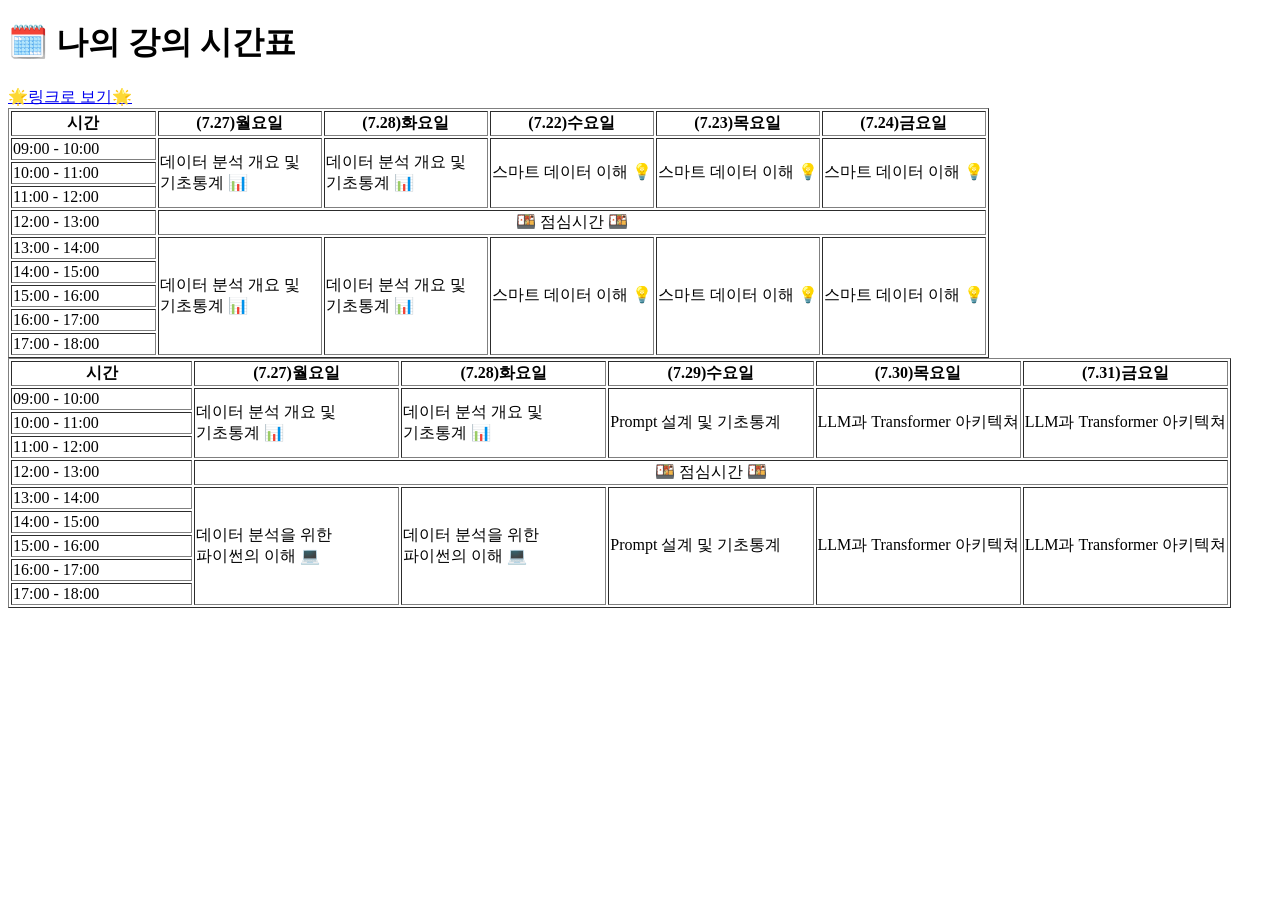
==== html/myClass.html @ f9edd207 "feat : Task3 나의 강의 일정" ====
<!DOCTYPE html>
<html lang="ko">
<head>
    <meta charset="UTF-8">
    <meta name="viewport" content="width=device-width, initial-scale=1.0">
    <title>나의 강의 시간표</title>
</head>
<body>
    <h1>🗓️ 나의 강의 시간표</h1>
    <a href="https://docs.google.com/spreadsheets/d/1yaVvMhbc0Y9Uvi_dNDvV1_X-wj0_c4yX/edit?usp=sharing&ouid=113535540838063614187&rtpof=true&sd=true">🌟링크로 보기🌟</a>
    <table border="1">
        <thead>
            <tr>
                <th width="15%">시간</th>
                <th width="17%">(7.27)월요일</th>
                <th width="17%">(7.28)화요일</th>
                <th width="17%">(7.22)수요일</th>
                <th width="17%">(7.23)목요일</th>
                <th width="17%">(7.24)금요일</th>
            </tr>
        </thead>
        <tbody>
            <tr>
                <td>09:00 - 10:00</td>
                <td rowspan="3">데이터 분석 개요 및<br>기초통계 📊</td>
                <td rowspan="3">데이터 분석 개요 및<br>기초통계 📊</td>
                <td rowspan="3">스마트 데이터 이해 💡</td>
                <td rowspan="3">스마트 데이터 이해 💡</td>
                <td rowspan="3">스마트 데이터 이해 💡</td>
            </tr>
            <tr>
                <td>10:00 - 11:00</td>
            </tr>
            <tr>
                <td>11:00 - 12:00</td>
            </tr>
            <tr>
                <td>12:00 - 13:00</td>
                <td colspan="5" align="center">🍱 점심시간 🍱</td>
            </tr>
            <tr>
                <td>13:00 - 14:00</td>
                <td rowspan="5">데이터 분석 개요 및<br>기초통계 📊</td>
                <td rowspan="5">데이터 분석 개요 및<br>기초통계 📊</td>
                <td rowspan="5">스마트 데이터 이해 💡</td>
                <td rowspan="5">스마트 데이터 이해 💡</td>
                <td rowspan="5">스마트 데이터 이해 💡</td>
            </tr>
            <tr>
                <td>14:00 - 15:00</td>
            </tr>
            <tr>
                <td>15:00 - 16:00</td>
            </tr>
            <tr>
                <td>16:00 - 17:00</td>
            </tr>
            <tr>
                <td>17:00 - 18:00</td>
            </tr>
        </tbody>
    </table>
    <table border="1">
        <thead>
            <tr>
                <th width="15%">시간</th>
                <th width="17%">(7.27)월요일</th>
                <th width="17%">(7.28)화요일</th>
                <th width="17%">(7.29)수요일</th>
                <th width="17%">(7.30)목요일</th>
                <th width="17%">(7.31)금요일</th>
            </tr>
        </thead>
        <tbody>
            <tr>
                <td>09:00 - 10:00</td>
                <td rowspan="3">데이터 분석 개요 및<br>기초통계 📊</td>
                <td rowspan="3">데이터 분석 개요 및<br>기초통계 📊</td>
                <td rowspan="3">Prompt 설계 및 기초통계</td>
                <td rowspan="3">LLM과 Transformer 아키텍쳐</td>
                <td rowspan="3">LLM과 Transformer 아키텍쳐</td>
            </tr>
            <tr>
                <td>10:00 - 11:00</td>
            </tr>
            <tr>
                <td>11:00 - 12:00</td>
            </tr>
            <tr>
                <td>12:00 - 13:00</td>
                <td colspan="5" align="center">🍱 점심시간 🍱</td>
            </tr>
            <tr>
                <td>13:00 - 14:00</td>
                <td rowspan="5">데이터 분석을 위한<br>파이썬의 이해 💻</td>
                <td rowspan="5">데이터 분석을 위한<br>파이썬의 이해 💻</td>
                <td rowspan="5">Prompt 설계 및 기초통계</td>
                <td rowspan="5">LLM과 Transformer 아키텍쳐</td>
                <td rowspan="5">LLM과 Transformer 아키텍쳐</td>
            </tr>
            <tr>
                <td>14:00 - 15:00</td>
            </tr>
            <tr>
                <td>15:00 - 16:00</td>
            </tr>
            <tr>
                <td>16:00 - 17:00</td>
            </tr>
            <tr>
                <td>17:00 - 18:00</td>
            </tr>
        </tbody>
    </table>
</body>
</html>
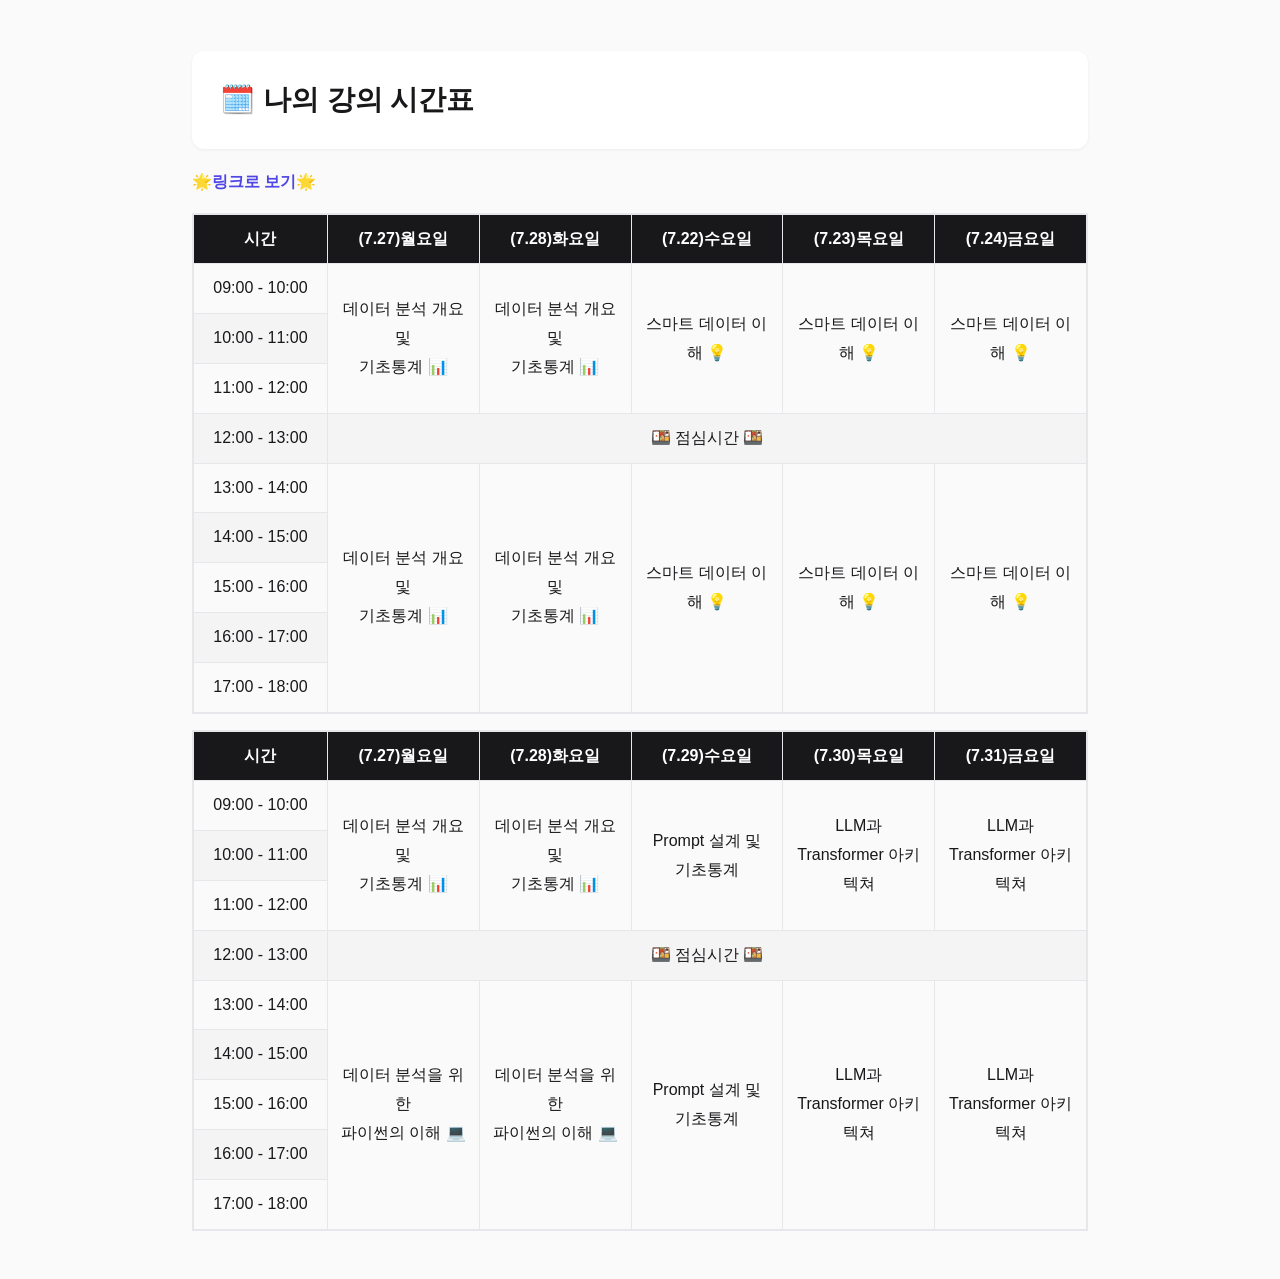
==== commit 9d1a2821: "feat: 전체 페이지 공통 스타일 테마 적용" ====
--- a/html/myClass.html
+++ b/html/myClass.html
@@ -4,6 +4,7 @@
     <meta charset="UTF-8">
     <meta name="viewport" content="width=device-width, initial-scale=1.0">
     <title>나의 강의 시간표</title>
+    <link rel="stylesheet" href="../css/style.css">
 </head>
 <body>
     <h1>🗓️ 나의 강의 시간표</h1>
--- a/css/style.css
+++ b/css/style.css
@@ -0,0 +1,264 @@
+*{
+    box-sizing: border-box;
+}
+
+body{
+    background-color: #fafafa;
+    color: #18181b;
+    font-family: -apple-system, BlinkMacSystemFont, "Segoe UI", "Noto Sans KR", "Malgun Gothic", Arial, sans-serif;
+    line-height: 1.8;
+    margin: 0 auto;
+    max-width: 960px;
+    padding: 32px;
+}
+
+h1{
+    background-color: #ffffff;
+    border: none;
+    border-radius: 12px;
+    box-shadow: 0 1px 3px rgba(0, 0, 0, 0.06);
+    color: #18181b;
+    font-size: 28px;
+    padding: 24px 28px;
+}
+
+h2{
+    background-color: transparent;
+    border: none;
+    border-bottom: 2px solid #4f46e5;
+    color: #18181b;
+    font-size: 21px;
+    margin-top: 40px;
+    padding: 0 0 8px;
+}
+
+h3{
+    color: #18181b;
+    font-size: 17px;
+    margin-top: 28px;
+}
+
+p{
+    color: #3f3f46;
+}
+
+hr{
+    border: none;
+    border-top: 1px solid #e5e7eb;
+    margin: 28px 0;
+}
+
+a{
+    color: #4f46e5;
+    font-weight: 600;
+    text-decoration: none;
+}
+
+a:hover{
+    text-decoration: underline;
+}
+
+/* 카드형 fieldset (index 메뉴, signUp 섹션) */
+fieldset{
+    background-color: #ffffff;
+    border: 1px solid #e5e7eb;
+    border-radius: 12px;
+    box-shadow: 0 1px 3px rgba(0, 0, 0, 0.05);
+    margin-bottom: 20px;
+    padding: 24px 28px;
+}
+
+legend{
+    background-color: #4f46e5;
+    border-radius: 999px;
+    color: #ffffff;
+    font-size: 13px;
+    padding: 6px 16px;
+}
+
+/* 표 (index 바로가기 메뉴, myClass 시간표) */
+table{
+    border-collapse: collapse;
+    border: 1px solid #e5e7eb !important;
+    display: block;
+    margin: 16px 0;
+    overflow-x: auto;
+    width: 100%;
+}
+
+th, td{
+    border: 1px solid #e5e7eb !important;
+    padding: 10px 12px;
+    text-align: center;
+}
+
+thead th{
+    background-color: #18181b;
+    color: #ffffff;
+    font-weight: 600;
+}
+
+tbody tr:nth-child(even){
+    background-color: #f4f4f5;
+}
+
+tbody tr:hover{
+    background-color: #eef2ff;
+}
+
+/* 목록 */
+ul, ol{
+    color: #3f3f46;
+}
+
+li{
+    margin-bottom: 6px;
+}
+
+blockquote{
+    background-color: #eef2ff;
+    border-left: 4px solid #4f46e5;
+    color: #3730a3;
+    font-style: italic;
+    margin: 16px 0;
+    padding: 14px 20px;
+}
+
+dl{
+    background-color: #ffffff;
+    border: 1px solid #e5e7eb;
+    border-radius: 12px;
+    padding: 8px 24px;
+}
+
+dt{
+    color: #18181b;
+    font-weight: 700;
+    margin-top: 16px;
+}
+
+dd{
+    color: #3f3f46;
+    margin: 4px 0 0;
+}
+
+details{
+    background-color: #ffffff;
+    border: 1px solid #e5e7eb;
+    border-radius: 10px;
+    padding: 12px 20px;
+}
+
+summary{
+    color: #4f46e5;
+    cursor: pointer;
+    font-weight: 600;
+}
+
+/* 폼 (signUp) */
+form label{
+    color: #18181b;
+    display: inline-block;
+    font-weight: 600;
+    min-width: 110px;
+}
+
+input[type="text"],
+input[type="password"],
+input[type="date"],
+select,
+textarea{
+    background-color: #ffffff;
+    border: 1px solid #d4d4d8;
+    border-radius: 8px;
+    color: #18181b;
+    font-family: inherit;
+    font-size: 14px;
+    padding: 8px 12px;
+}
+
+input[type="text"]:focus,
+input[type="password"]:focus,
+input[type="date"]:focus,
+select:focus,
+textarea:focus{
+    border-color: #4f46e5;
+    outline: 2px solid #c7d2fe;
+    outline-offset: 1px;
+}
+
+input[type="checkbox"],
+input[type="radio"]{
+    accent-color: #4f46e5;
+}
+
+input[type="submit"],
+input[type="reset"]{
+    border-radius: 8px;
+    cursor: pointer;
+    font-size: 14px;
+    font-weight: 600;
+    padding: 10px 22px;
+}
+
+input[type="submit"]{
+    background-color: #4f46e5;
+    border: 1px solid #4f46e5;
+    color: #ffffff;
+}
+
+input[type="submit"]:hover{
+    background-color: #4338ca;
+}
+
+input[type="reset"]{
+    background-color: #ffffff;
+    border: 1px solid #d4d4d8;
+    color: #3f3f46;
+}
+
+input[type="reset"]:hover{
+    background-color: #f4f4f5;
+}
+
+/* 갤러리 (myTrip) */
+figure{
+    background-color: #ffffff;
+    border: 1px solid #e5e7eb;
+    border-radius: 12px;
+    box-shadow: 0 1px 3px rgba(0, 0, 0, 0.05);
+    display: inline-block;
+    margin: 8px;
+    padding: 10px;
+    vertical-align: top;
+}
+
+figure img,
+figure video{
+    border-radius: 8px;
+    display: block;
+    max-width: 100%;
+}
+
+figcaption{
+    color: #6b7280;
+    font-size: 13px;
+    margin-top: 8px;
+    text-align: center;
+}
+
+footer p{
+    color: #a1a1aa;
+    font-size: 13px;
+}
+
+@media (max-width: 600px){
+    body{
+        padding: 16px;
+    }
+
+    form label{
+        display: block;
+        margin-bottom: 4px;
+    }
+}
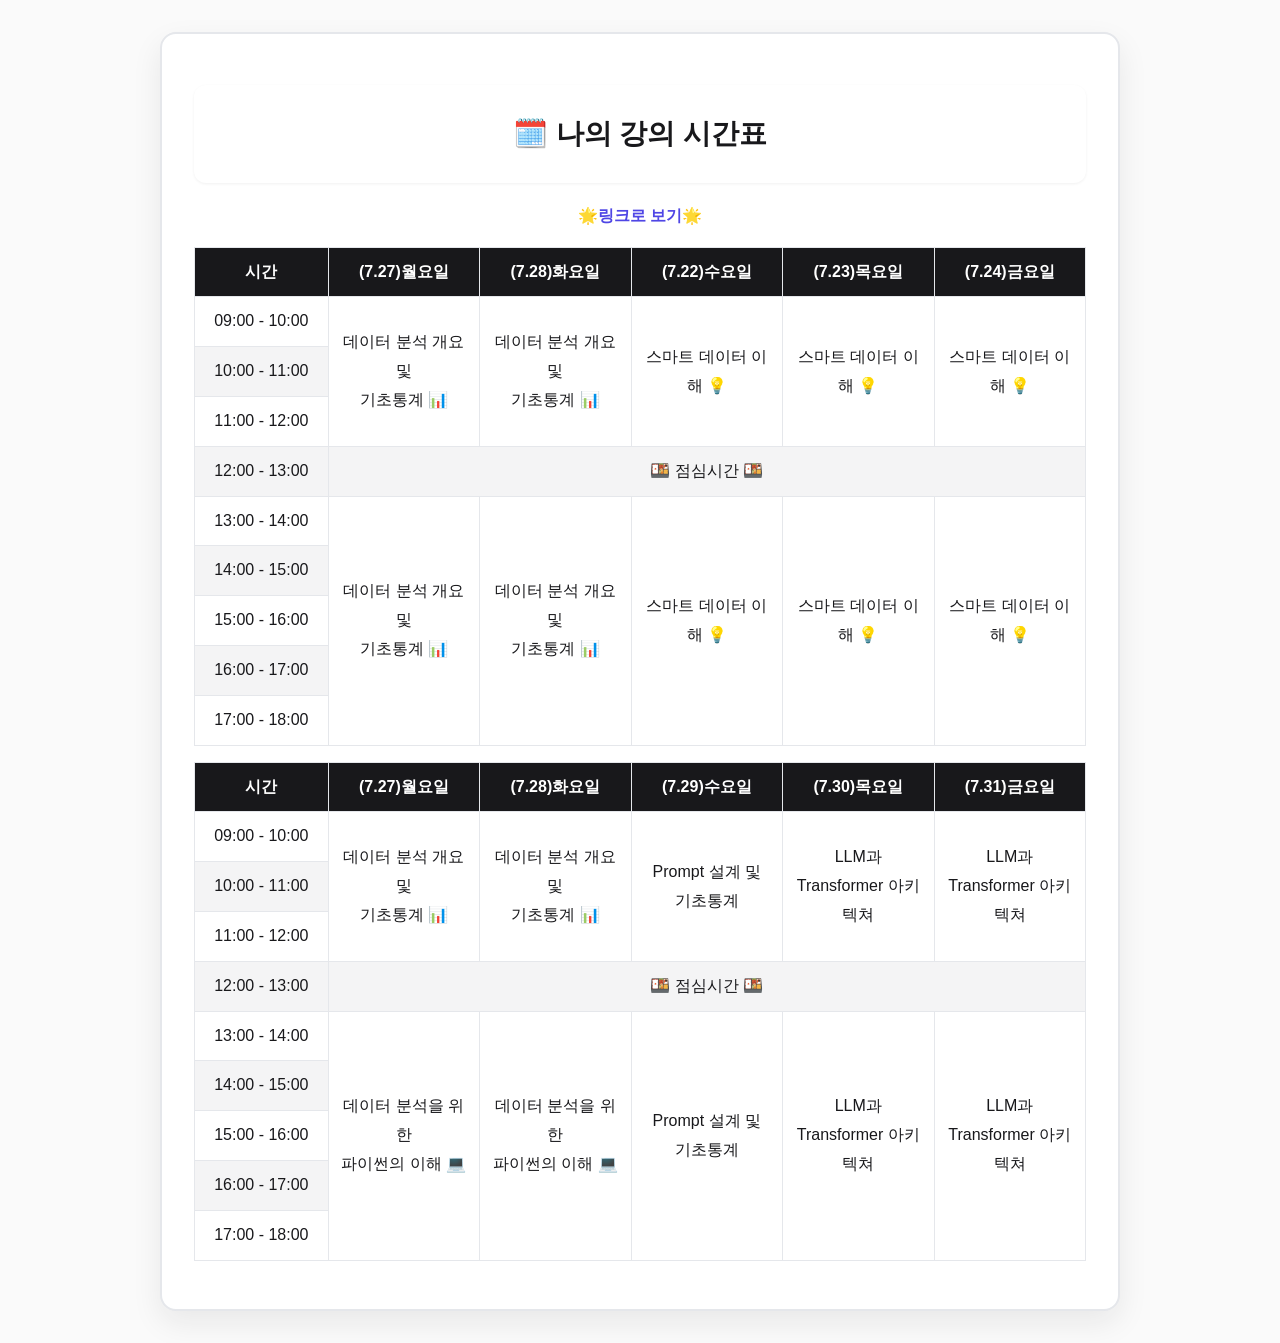
==== commit 66d9963c: "feat: 박스 모델 기반 공통 스타일 적용" ====
--- a/html/myClass.html
+++ b/html/myClass.html
@@ -7,9 +7,10 @@
     <link rel="stylesheet" href="../css/style.css">
 </head>
 <body>
-    <h1>🗓️ 나의 강의 시간표</h1>
-    <a href="https://docs.google.com/spreadsheets/d/1yaVvMhbc0Y9Uvi_dNDvV1_X-wj0_c4yX/edit?usp=sharing&ouid=113535540838063614187&rtpof=true&sd=true">🌟링크로 보기🌟</a>
-    <table border="1">
+    <div class="container">
+        <h1>🗓️ 나의 강의 시간표</h1>
+        <a href="https://docs.google.com/spreadsheets/d/1yaVvMhbc0Y9Uvi_dNDvV1_X-wj0_c4yX/edit?usp=sharing&ouid=113535540838063614187&rtpof=true&sd=true">🌟링크로 보기🌟</a>
+        <table border="1">
         <thead>
             <tr>
                 <th width="15%">시간</th>
@@ -60,8 +61,8 @@
                 <td>17:00 - 18:00</td>
             </tr>
         </tbody>
-    </table>
-    <table border="1">
+        </table>
+        <table border="1">
         <thead>
             <tr>
                 <th width="15%">시간</th>
@@ -112,6 +113,7 @@
                 <td>17:00 - 18:00</td>
             </tr>
         </tbody>
-    </table>
+        </table>
+    </div>
 </body>
 </html>
--- a/css/style.css
+++ b/css/style.css
@@ -7,9 +7,19 @@
     color: #18181b;
     font-family: -apple-system, BlinkMacSystemFont, "Segoe UI", "Noto Sans KR", "Malgun Gothic", Arial, sans-serif;
     line-height: 1.8;
+    margin: 0;
+    padding: 32px;
+}
+
+.container{
+    background-color: #ffffff;
+    border: 2px solid #e5e7eb;
+    border-radius: 16px;
+    box-shadow: 0 12px 30px rgba(24, 24, 27, 0.08);
     margin: 0 auto;
     max-width: 960px;
     padding: 32px;
+    text-align: center;
 }
 
 h1{
@@ -80,9 +90,9 @@
 table{
     border-collapse: collapse;
     border: 1px solid #e5e7eb !important;
-    display: block;
     margin: 16px 0;
     overflow-x: auto;
+    table-layout: fixed;
     width: 100%;
 }
 
@@ -90,6 +100,13 @@
     border: 1px solid #e5e7eb !important;
     padding: 10px 12px;
     text-align: center;
+    vertical-align: middle;
+}
+
+th{
+    background-color: #18181b;
+    color: #ffffff;
+    font-weight: 600;
 }
 
 thead th{
@@ -240,6 +257,28 @@
     max-width: 100%;
 }
 
+.trip-card{
+    background-color: #ffffff;
+    border: 1px solid #e5e7eb;
+    border-radius: 12px;
+    box-shadow: 0 1px 3px rgba(0, 0, 0, 0.05);
+    color: #3f3f46;
+    display: inline-block;
+    margin: 12px;
+    padding: 16px;
+    text-align: center;
+    vertical-align: top;
+    width: 430px;
+}
+
+.trip-card img{
+    border-radius: 8px;
+    display: block;
+    height: auto;
+    margin: 0 auto 10px;
+    max-width: 100%;
+}
+
 figcaption{
     color: #6b7280;
     font-size: 13px;
@@ -257,6 +296,15 @@
         padding: 16px;
     }
 
+    .container{
+        padding: 20px;
+    }
+
+    .trip-card{
+        margin: 10px 0;
+        width: 100%;
+    }
+
     form label{
         display: block;
         margin-bottom: 4px;
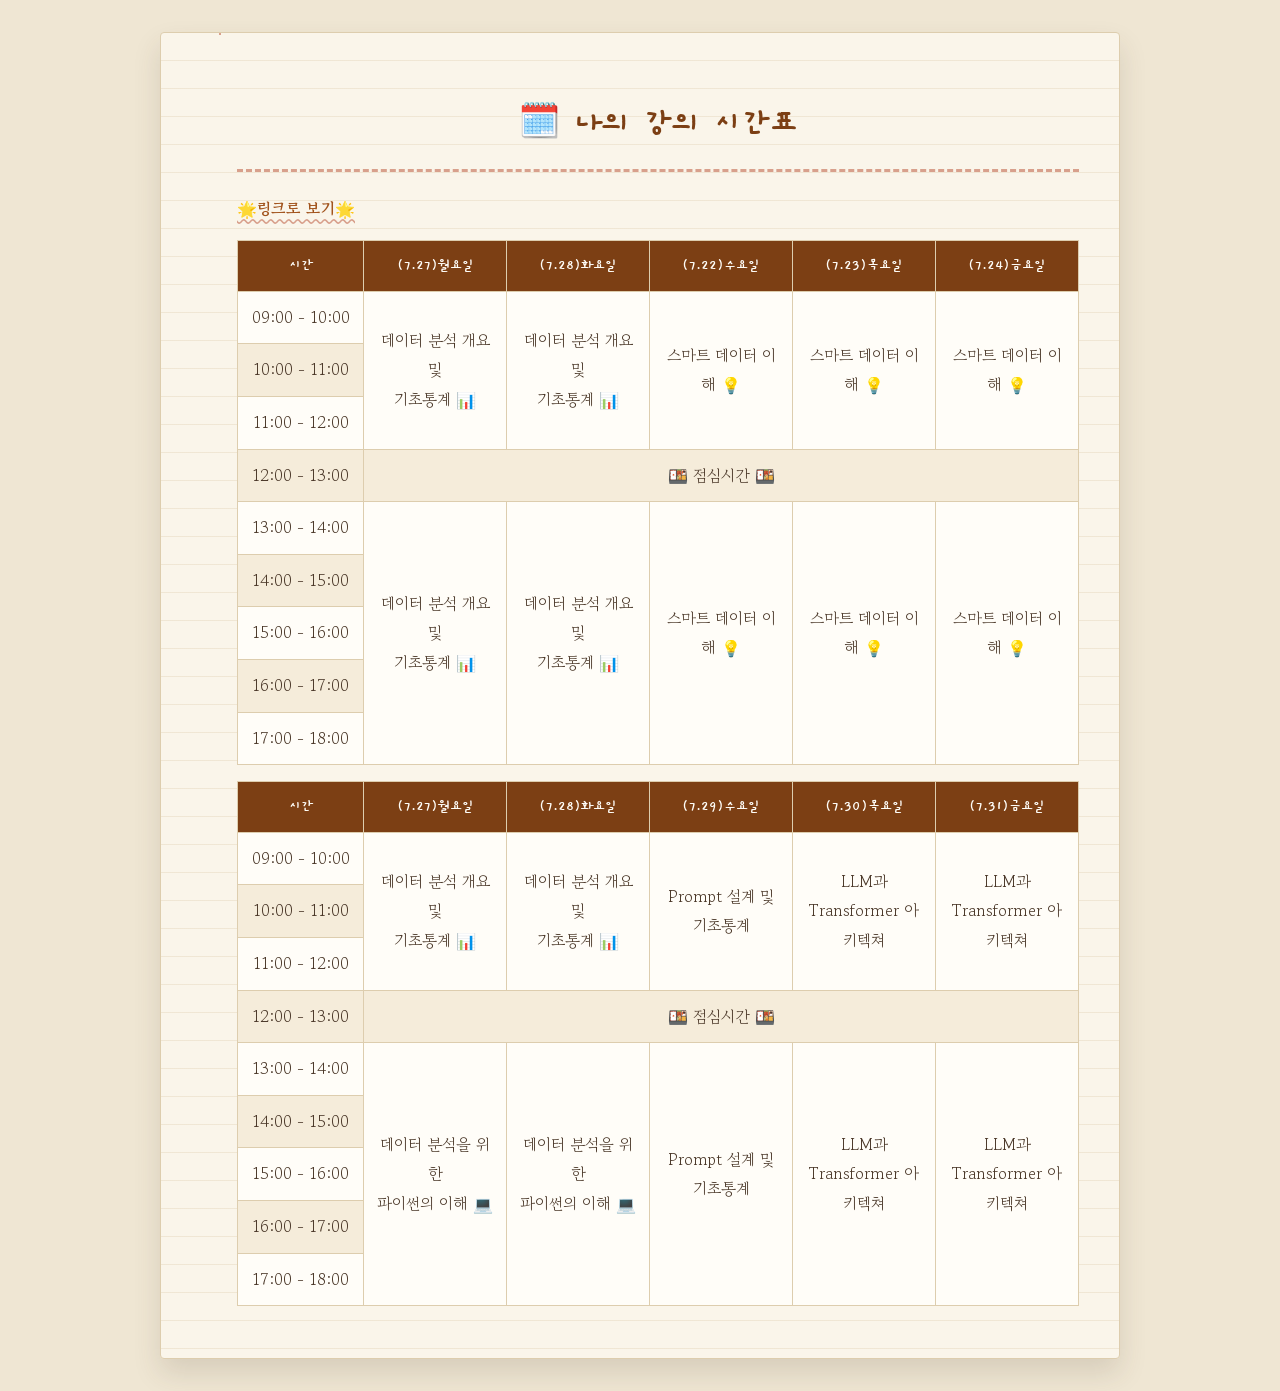
==== commit 084b6e85: "feat: 전체 페이지 디자인을 크림지 다이어리 컨셉으로 디자인 개편" ====
--- a/html/myClass.html
+++ b/html/myClass.html
@@ -4,6 +4,9 @@
     <meta charset="UTF-8">
     <meta name="viewport" content="width=device-width, initial-scale=1.0">
     <title>나의 강의 시간표</title>
+    <link rel="preconnect" href="https://fonts.googleapis.com">
+    <link rel="preconnect" href="https://fonts.gstatic.com" crossorigin>
+    <link rel="stylesheet" href="https://fonts.googleapis.com/css2?family=Gaegu:wght@400;700&family=Gowun+Batang:wght@400;700&display=swap">
     <link rel="stylesheet" href="../css/style.css">
 </head>
 <body>
--- a/css/style.css
+++ b/css/style.css
@@ -1,95 +1,183 @@
+:root{
+    --paper: #faf5ea;
+    --paper-line: #e6d8bf;
+    --margin-line: #d8a08c;
+    --ink: #4a3728;
+    --ink-rgb: 74, 55, 40;
+    --ink-soft: #7a6650;
+    --accent: #a1531c;
+    --accent-dark: #7c3f14;
+    --tape: rgba(224, 194, 138, 0.55);
+    --sage: #7c8f6e;
+    --sage-dark: #5f6f53;
+    --card-bg: #fffdf8;
+    --border-strong: #ddcdae;
+    --input-border: #cbb896;
+}
+
 *{
     box-sizing: border-box;
 }
 
 body{
-    background-color: #fafafa;
-    color: #18181b;
-    font-family: -apple-system, BlinkMacSystemFont, "Segoe UI", "Noto Sans KR", "Malgun Gothic", Arial, sans-serif;
-    line-height: 1.8;
+    background-color: #efe6d3;
+    color: var(--ink);
+    font-family: "Gowun Batang", "Noto Serif KR", Georgia, serif;
+    line-height: 1.85;
     margin: 0;
     padding: 32px;
 }
 
 .container{
-    background-color: #ffffff;
-    border: 2px solid #e5e7eb;
-    border-radius: 16px;
-    box-shadow: 0 12px 30px rgba(24, 24, 27, 0.08);
+    background-image:
+        linear-gradient(var(--margin-line) 2px, transparent 2px),
+        repeating-linear-gradient(var(--paper) 0px, var(--paper) 27px, var(--paper-line) 28px);
+    background-position: 58px 0, 0 0;
+    background-repeat: no-repeat, repeat-y;
+    background-size: 2px 100%, 100% 28px;
+    border: 1px solid var(--border-strong);
+    border-radius: 4px;
+    box-shadow: 0 14px 28px rgba(var(--ink-rgb), 0.14);
     margin: 0 auto;
     max-width: 960px;
-    padding: 32px;
+    padding: 36px 40px 36px 76px;
+    text-align: left;
+}
+
+h1{
+    border-bottom: 3px dashed var(--margin-line);
+    color: var(--accent-dark);
+    font-family: "Gaegu", cursive;
+    font-size: 34px;
+    font-weight: 700;
+    padding: 0 0 14px;
     text-align: center;
-}
-
-h1{
-    background-color: #ffffff;
-    border: none;
-    border-radius: 12px;
-    box-shadow: 0 1px 3px rgba(0, 0, 0, 0.06);
-    color: #18181b;
-    font-size: 28px;
-    padding: 24px 28px;
 }
 
 h2{
     background-color: transparent;
     border: none;
-    border-bottom: 2px solid #4f46e5;
-    color: #18181b;
-    font-size: 21px;
+    border-bottom: 2px solid var(--margin-line);
+    color: var(--accent-dark);
+    font-family: "Gaegu", cursive;
+    font-size: 24px;
+    font-weight: 700;
     margin-top: 40px;
     padding: 0 0 8px;
 }
 
 h3{
-    color: #18181b;
-    font-size: 17px;
-    margin-top: 28px;
+    color: var(--accent);
+    font-family: "Gaegu", cursive;
+    font-size: 20px;
+    font-weight: 700;
+    margin-top: 26px;
 }
 
 p{
-    color: #3f3f46;
+    color: var(--ink);
 }
 
 hr{
     border: none;
-    border-top: 1px solid #e5e7eb;
+    border-top: 2px dashed var(--paper-line);
     margin: 28px 0;
 }
 
 a{
-    color: #4f46e5;
-    font-weight: 600;
-    text-decoration: none;
+    color: var(--accent);
+    font-weight: 700;
+    text-decoration: underline;
+    text-decoration-style: wavy;
+    text-decoration-color: var(--margin-line);
+    text-underline-offset: 3px;
 }
 
 a:hover{
-    text-decoration: underline;
-}
-
-/* 카드형 fieldset (index 메뉴, signUp 섹션) */
+    color: var(--accent-dark);
+}
+
+a:focus-visible,
+button:focus-visible,
+input:focus-visible,
+select:focus-visible,
+textarea:focus-visible{
+    outline: 2px solid var(--accent);
+    outline-offset: 2px;
+}
+
+mark{
+    background-image: linear-gradient(100deg, transparent 0%, var(--tape) 10%, var(--tape) 90%, transparent 100%);
+    background-position: 0 65%;
+    background-repeat: no-repeat;
+    background-size: 100% 55%;
+    color: inherit;
+    padding: 0 2px;
+}
+
+fieldset,
+dl,
+details,
+figure,
+.trip-card{
+    background-color: var(--card-bg);
+    border: 1px solid var(--paper-line);
+}
+
+fieldset,
+dl,
+details,
+figure{
+    border-radius: 3px;
+}
+
+fieldset,
+figure{
+    box-shadow: 0 3px 10px rgba(var(--ink-rgb), 0.1);
+}
+
 fieldset{
-    background-color: #ffffff;
-    border: 1px solid #e5e7eb;
-    border-radius: 12px;
-    box-shadow: 0 1px 3px rgba(0, 0, 0, 0.05);
-    margin-bottom: 20px;
-    padding: 24px 28px;
+    margin-bottom: 22px;
+    padding: 26px 28px;
+    position: relative;
+}
+
+fieldset::before,
+.trip-card::before{
+    background-color: var(--tape);
+    box-shadow: 0 2px 4px rgba(var(--ink-rgb), 0.12);
+    content: "";
+    position: absolute;
+}
+
+fieldset::before{
+    height: 22px;
+    left: 28px;
+    top: -11px;
+    transform: rotate(-3deg);
+    width: 76px;
+}
+
+fieldset:nth-of-type(even)::before{
+    left: auto;
+    right: 28px;
+    transform: rotate(3deg);
 }
 
 legend{
-    background-color: #4f46e5;
-    border-radius: 999px;
-    color: #ffffff;
-    font-size: 13px;
-    padding: 6px 16px;
-}
-
-/* 표 (index 바로가기 메뉴, myClass 시간표) */
+    background-color: var(--accent);
+    border-radius: 2px 12px 2px 12px;
+    color: var(--card-bg);
+    font-family: "Gaegu", cursive;
+    font-size: 15px;
+    font-weight: 700;
+    padding: 6px 18px;
+}
+
 table{
+    background-color: var(--card-bg);
     border-collapse: collapse;
-    border: 1px solid #e5e7eb !important;
+    border: 1px solid var(--border-strong) !important;
     margin: 16px 0;
     overflow-x: auto;
     table-layout: fixed;
@@ -97,35 +185,32 @@
 }
 
 th, td{
-    border: 1px solid #e5e7eb !important;
-    padding: 10px 12px;
+    border: 1px solid var(--border-strong) !important;
+    padding: 11px 12px;
     text-align: center;
     vertical-align: middle;
 }
 
-th{
-    background-color: #18181b;
-    color: #ffffff;
-    font-weight: 600;
-}
-
+th,
 thead th{
-    background-color: #18181b;
-    color: #ffffff;
-    font-weight: 600;
+    background-color: var(--accent-dark);
+    color: var(--card-bg);
+    font-family: "Gaegu", cursive;
+    font-size: 15px;
+    font-weight: 700;
 }
 
 tbody tr:nth-child(even){
-    background-color: #f4f4f5;
+    background-color: #f5ecda;
 }
 
 tbody tr:hover{
-    background-color: #eef2ff;
+    background-color: #f0e0c4;
 }
 
 /* 목록 */
 ul, ol{
-    color: #3f3f46;
+    color: var(--ink);
 }
 
 li{
@@ -133,51 +218,72 @@
 }
 
 blockquote{
-    background-color: #eef2ff;
-    border-left: 4px solid #4f46e5;
-    color: #3730a3;
-    font-style: italic;
+    border-left: 3px dashed var(--accent);
+    color: var(--ink-soft);
+    font-family: "Gaegu", cursive;
+    font-size: 18px;
     margin: 16px 0;
-    padding: 14px 20px;
+    padding: 6px 20px;
 }
 
 dl{
-    background-color: #ffffff;
-    border: 1px solid #e5e7eb;
-    border-radius: 12px;
     padding: 8px 24px;
 }
 
 dt{
-    color: #18181b;
+    color: var(--accent-dark);
+    font-family: "Gaegu", cursive;
+    font-size: 18px;
     font-weight: 700;
     margin-top: 16px;
 }
 
 dd{
-    color: #3f3f46;
+    color: var(--ink);
     margin: 4px 0 0;
 }
 
 details{
-    background-color: #ffffff;
-    border: 1px solid #e5e7eb;
-    border-radius: 10px;
     padding: 12px 20px;
 }
 
 summary{
-    color: #4f46e5;
+    color: var(--accent);
     cursor: pointer;
-    font-weight: 600;
+    font-weight: 700;
 }
 
 /* 폼 (signUp) */
+form{
+    margin: 0 auto;
+    max-width: 820px;
+    text-align: left;
+}
+
+form p{
+    margin: 18px 0;
+}
+
 form label{
-    color: #18181b;
+    color: var(--ink);
     display: inline-block;
-    font-weight: 600;
+    font-weight: 700;
     min-width: 110px;
+}
+
+form fieldset{
+    border: 2px solid var(--border-strong);
+    border-radius: 4px;
+    margin-bottom: 26px;
+    padding: 28px 30px;
+}
+
+form legend{
+    background-color: var(--accent-dark);
+    border-radius: 2px 14px 2px 14px;
+    color: var(--card-bg);
+    font-size: 16px;
+    padding: 8px 18px;
 }
 
 input[type="text"],
@@ -185,13 +291,50 @@
 input[type="date"],
 select,
 textarea{
-    background-color: #ffffff;
-    border: 1px solid #d4d4d8;
-    border-radius: 8px;
-    color: #18181b;
+    background-color: var(--card-bg);
+    border: none;
+    border-bottom: 2px solid var(--input-border);
+    color: var(--ink);
     font-family: inherit;
-    font-size: 14px;
-    padding: 8px 12px;
+    font-size: 16px;
+    margin-top: 6px;
+    padding: 12px 10px;
+    width: min(100%, 520px);
+}
+
+select{
+    cursor: pointer;
+}
+
+.email-row{
+    align-items: center;
+    display: flex;
+    flex-wrap: wrap;
+    gap: 8px;
+}
+
+.email-row label{
+    margin: 0;
+}
+
+.email-row input,
+.email-row select{
+    margin-top: 0;
+}
+
+#email-id{
+    width: 220px;
+}
+
+#email-domain{
+    width: 220px;
+}
+
+textarea{
+    border: 2px solid var(--input-border);
+    min-height: 140px;
+    resize: vertical;
+    width: 100%;
 }
 
 input[type="text"]:focus,
@@ -199,51 +342,58 @@
 input[type="date"]:focus,
 select:focus,
 textarea:focus{
-    border-color: #4f46e5;
-    outline: 2px solid #c7d2fe;
-    outline-offset: 1px;
+    border-color: var(--accent);
+    outline: none;
 }
 
 input[type="checkbox"],
 input[type="radio"]{
-    accent-color: #4f46e5;
+    accent-color: var(--accent);
+    margin-right: 6px;
+    transform: scale(1.15);
 }
 
 input[type="submit"],
 input[type="reset"]{
-    border-radius: 8px;
+    border-radius: 3px;
     cursor: pointer;
-    font-size: 14px;
-    font-weight: 600;
-    padding: 10px 22px;
+    font-family: "Gaegu", cursive;
+    font-size: 18px;
+    font-weight: 700;
+    letter-spacing: 1px;
+    margin: 8px 8px 0 0;
+    padding: 13px 30px;
+    transition: transform 0.15s ease;
 }
 
 input[type="submit"]{
-    background-color: #4f46e5;
-    border: 1px solid #4f46e5;
-    color: #ffffff;
+    background-color: var(--accent);
+    border: 3px double var(--card-bg);
+    box-shadow: 0 0 0 2px var(--accent-dark);
+    color: var(--card-bg);
+    transform: rotate(-1.5deg);
 }
 
 input[type="submit"]:hover{
-    background-color: #4338ca;
+    background-color: var(--accent-dark);
+    transform: rotate(0deg);
 }
 
 input[type="reset"]{
-    background-color: #ffffff;
-    border: 1px solid #d4d4d8;
-    color: #3f3f46;
+    background-color: var(--sage);
+    border: 3px double var(--card-bg);
+    box-shadow: 0 0 0 2px var(--sage-dark);
+    color: var(--card-bg);
+    transform: rotate(1.5deg);
 }
 
 input[type="reset"]:hover{
-    background-color: #f4f4f5;
+    background-color: var(--sage-dark);
+    transform: rotate(0deg);
 }
 
 /* 갤러리 (myTrip) */
 figure{
-    background-color: #ffffff;
-    border: 1px solid #e5e7eb;
-    border-radius: 12px;
-    box-shadow: 0 1px 3px rgba(0, 0, 0, 0.05);
     display: inline-block;
     margin: 8px;
     padding: 10px;
@@ -252,27 +402,38 @@
 
 figure img,
 figure video{
-    border-radius: 8px;
+    border-radius: 2px;
     display: block;
     max-width: 100%;
 }
 
 .trip-card{
-    background-color: #ffffff;
-    border: 1px solid #e5e7eb;
-    border-radius: 12px;
-    box-shadow: 0 1px 3px rgba(0, 0, 0, 0.05);
-    color: #3f3f46;
+    box-shadow: 0 4px 12px rgba(var(--ink-rgb), 0.12);
+    color: var(--ink-soft);
     display: inline-block;
-    margin: 12px;
-    padding: 16px;
+    margin: 14px;
+    padding: 14px 14px 20px;
+    position: relative;
     text-align: center;
+    transform: rotate(-1.5deg);
     vertical-align: top;
     width: 430px;
 }
 
+.trip-card:nth-child(even){
+    transform: rotate(1.5deg);
+}
+
+.trip-card::before{
+    height: 24px;
+    left: 50%;
+    top: -12px;
+    transform: translateX(-50%) rotate(-4deg);
+    width: 90px;
+}
+
 .trip-card img{
-    border-radius: 8px;
+    border-radius: 2px;
     display: block;
     height: auto;
     margin: 0 auto 10px;
@@ -280,14 +441,15 @@
 }
 
 figcaption{
-    color: #6b7280;
-    font-size: 13px;
+    color: var(--ink-soft);
+    font-family: "Gaegu", cursive;
+    font-size: 14px;
     margin-top: 8px;
     text-align: center;
 }
 
 footer p{
-    color: #a1a1aa;
+    color: var(--ink-soft);
     font-size: 13px;
 }
 
@@ -297,16 +459,36 @@
     }
 
     .container{
-        padding: 20px;
+        background-position: 30px 0, 0 0;
+        padding: 24px 20px 24px 44px;
     }
 
     .trip-card{
         margin: 10px 0;
+        transform: none;
         width: 100%;
+    }
+
+    .trip-card:nth-child(even){
+        transform: none;
     }
 
     form label{
         display: block;
         margin-bottom: 4px;
     }
-}
+
+    #email-id,
+    #email-domain{
+        width: 100%;
+    }
+
+    .email-row{
+        align-items: stretch;
+    }
+
+    input[type="submit"],
+    input[type="reset"]{
+        width: 100%;
+    }
+}
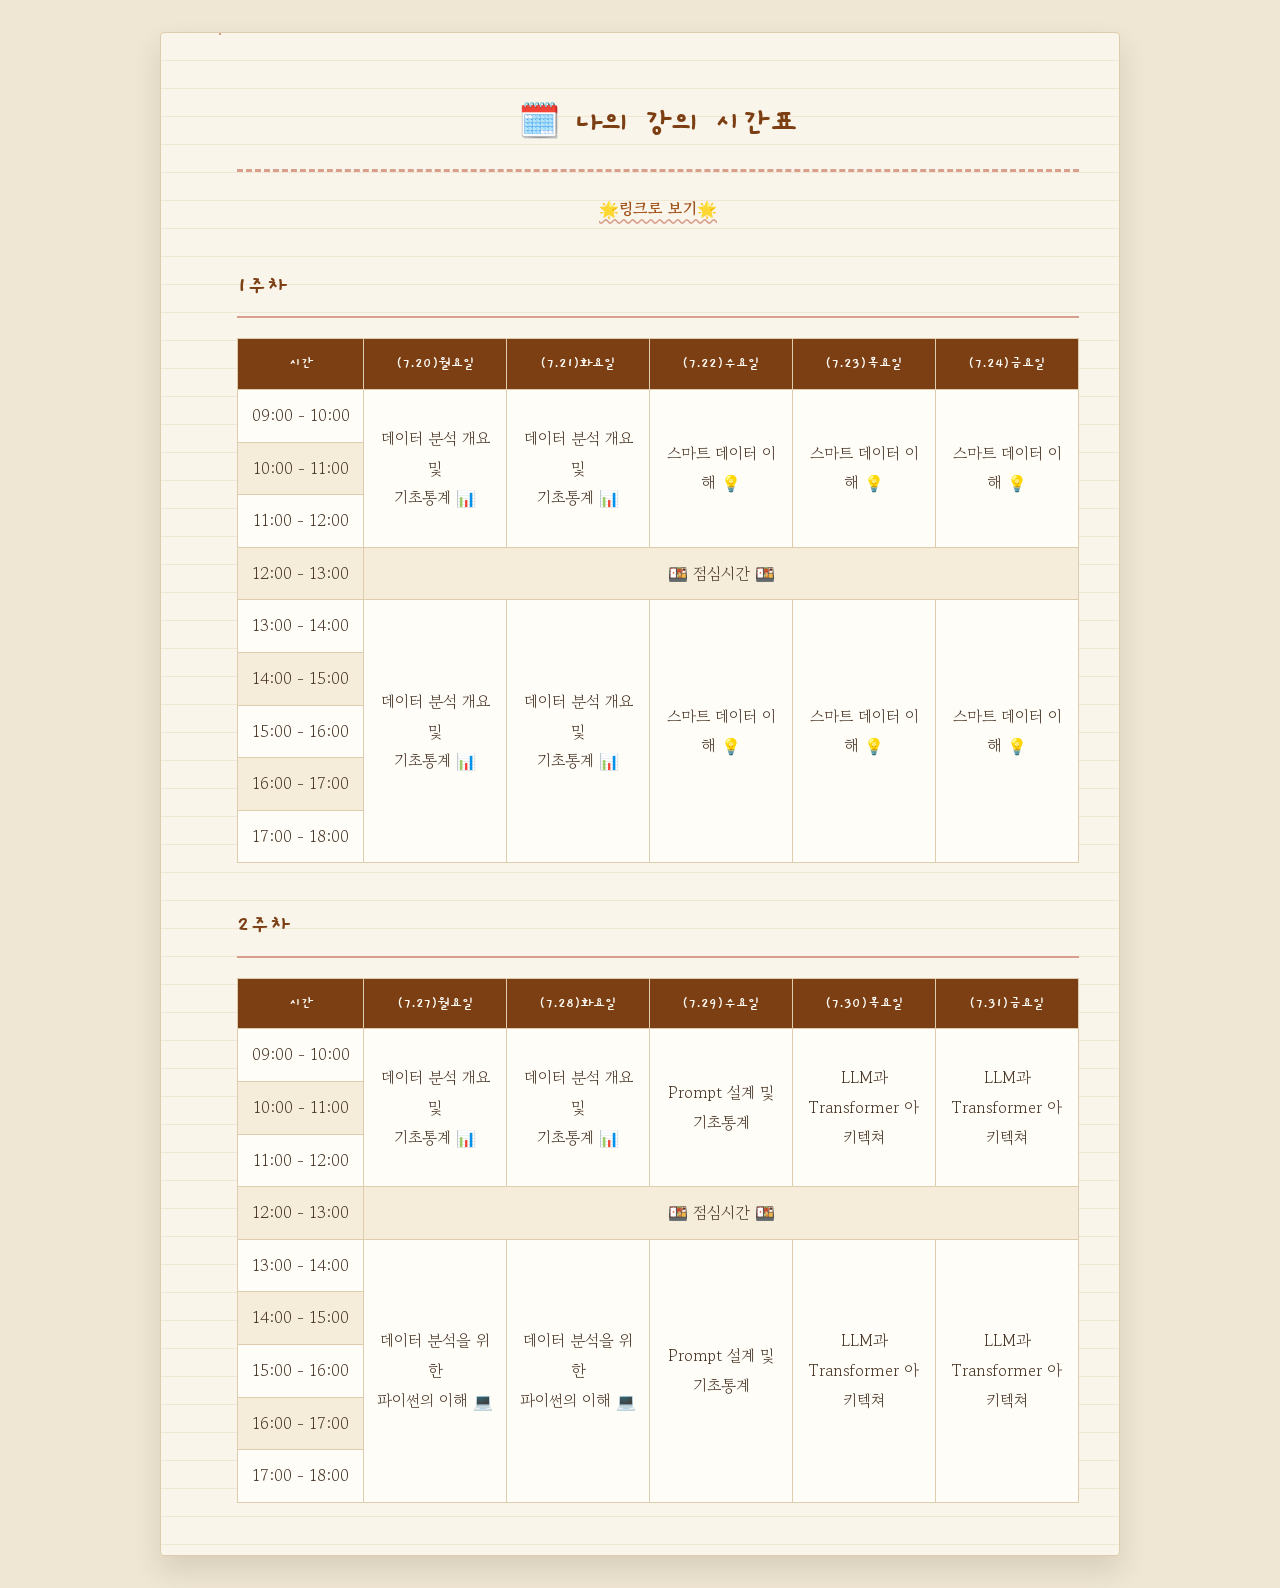
==== commit 53a9fc79: "fix: 강의 시간표 주차 구분과 날짜 표시 수정" ====
--- a/html/myClass.html
+++ b/html/myClass.html
@@ -13,12 +13,13 @@
     <div class="container">
         <h1>🗓️ 나의 강의 시간표</h1>
         <a href="https://docs.google.com/spreadsheets/d/1yaVvMhbc0Y9Uvi_dNDvV1_X-wj0_c4yX/edit?usp=sharing&ouid=113535540838063614187&rtpof=true&sd=true">🌟링크로 보기🌟</a>
+        <h2>1주차</h2>
         <table border="1">
         <thead>
             <tr>
                 <th width="15%">시간</th>
-                <th width="17%">(7.27)월요일</th>
-                <th width="17%">(7.28)화요일</th>
+                <th width="17%">(7.20)월요일</th>
+                <th width="17%">(7.21)화요일</th>
                 <th width="17%">(7.22)수요일</th>
                 <th width="17%">(7.23)목요일</th>
                 <th width="17%">(7.24)금요일</th>
@@ -65,6 +66,7 @@
             </tr>
         </tbody>
         </table>
+        <h2>2주차</h2>
         <table border="1">
         <thead>
             <tr>
--- a/css/style.css
+++ b/css/style.css
@@ -97,6 +97,11 @@
     color: var(--accent-dark);
 }
 
+.container > a{
+    display: block;
+    text-align: center;
+}
+
 a:focus-visible,
 button:focus-visible,
 input:focus-visible,
